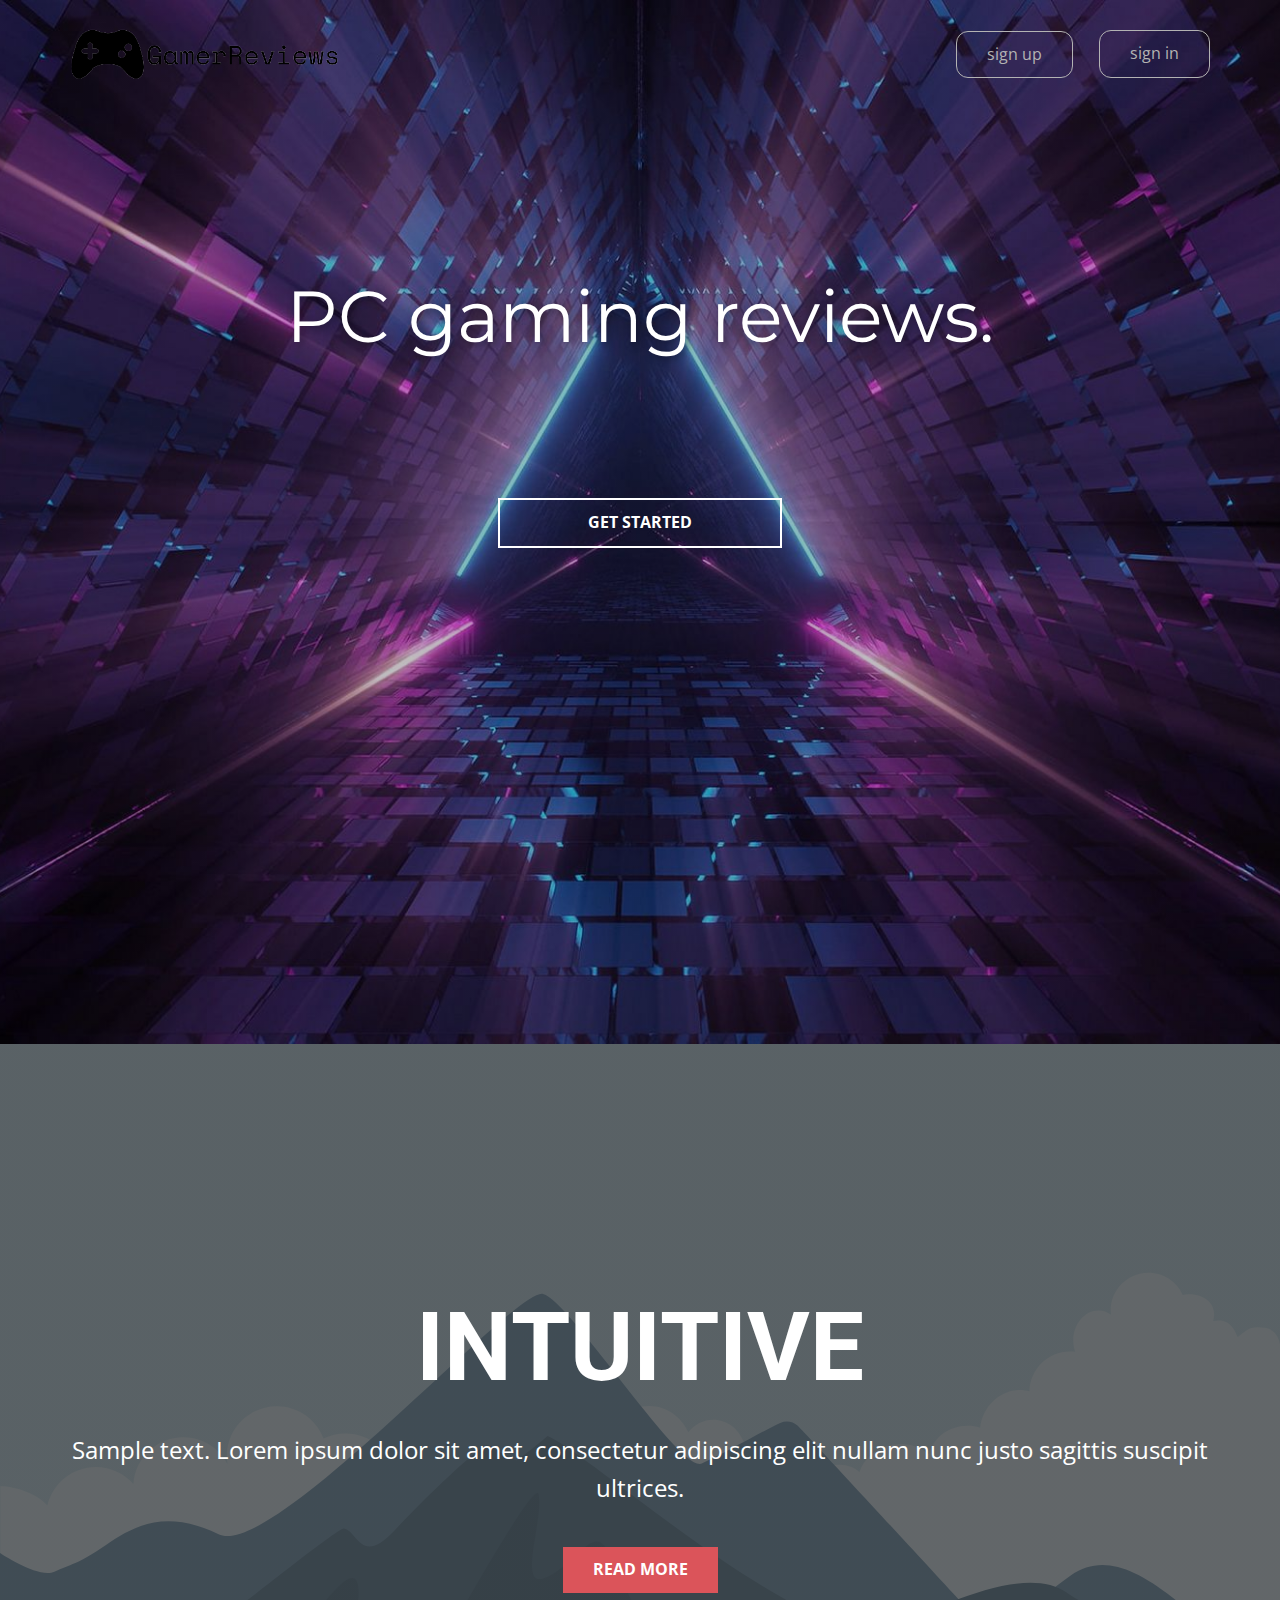
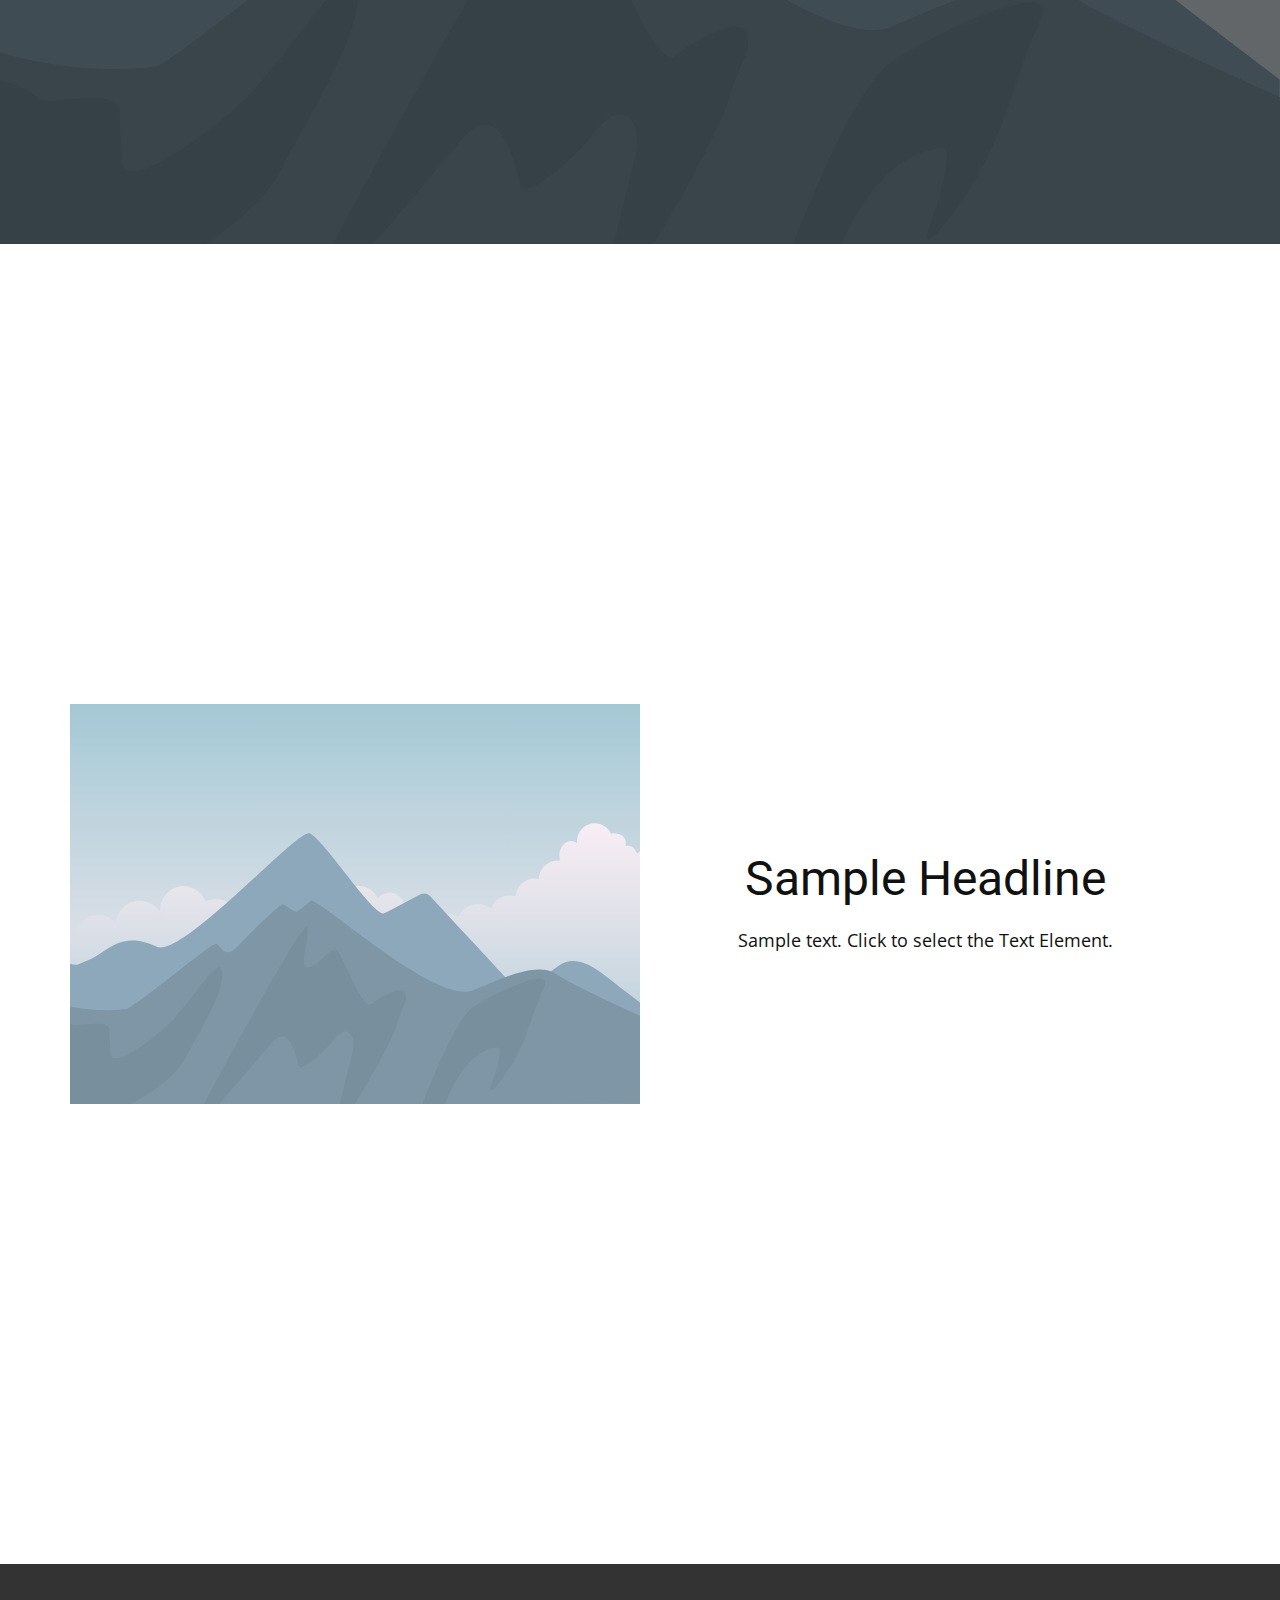
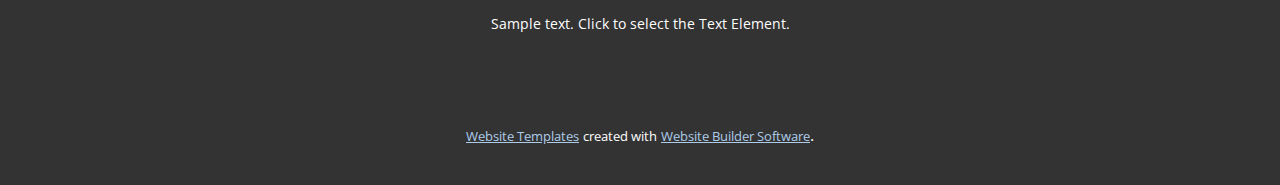
==== src/main/resources/static/index.html @ bc4609b0 "Initial commit" ====
<!DOCTYPE html>
<html style="font-size: 16px;" lang="en"><head>
    <meta name="viewport" content="width=device-width, initial-scale=1.0">
    <meta charset="utf-8">
    <meta name="keywords" content="PC gaming news, reviews, and guides, INTUITIVE">
    <meta name="description" content="">
    <title>Home</title>
    <link rel="stylesheet" href="nicepage.css" media="screen">
<link rel="stylesheet" href="Home.css" media="screen">
    <script class="u-script" type="text/javascript" src="jquery.js" defer=""></script>
    <script class="u-script" type="text/javascript" src="nicepage.js" defer=""></script>
    <meta name="generator" content="Nicepage 5.16.3, nicepage.com">
    <style> .inner-form .input-field .btn-search {
  width: 70px;
  display: -ms-flexbox;
  display: flex;
  -ms-flex-align: center;
      align-items: center;
  position: absolute;
  left: 0;
  height: 100%;
  background: transparent;
  border: 0;
  padding: 0;
  cursor: pointer;
  display: flex;
  -ms-flex-pack: center;
      justify-content: center;
  align-items: center;
} </style>
    <link id="u-theme-google-font" rel="stylesheet" href="https://fonts.googleapis.com/css?family=Roboto:100,100i,300,300i,400,400i,500,500i,700,700i,900,900i|Open+Sans:300,300i,400,400i,500,500i,600,600i,700,700i,800,800i">
    <link id="u-page-google-font" rel="stylesheet" href="https://fonts.googleapis.com/css?family=Montserrat:100,100i,200,200i,300,300i,400,400i,500,500i,600,600i,700,700i,800,800i,900,900i">
    
    
    
    
    
    
    
    <script type="application/ld+json">{
		"@context": "http://schema.org",
		"@type": "Organization",
		"name": "GameReviwes ",
		"logo": "images/Add_a_heading__1_-removebg-preview1.png"
}</script>
    <meta name="theme-color" content="#478ac9">
    <meta property="og:title" content="Home">
    <meta property="og:description" content="">
    <meta property="og:type" content="website">
  <meta data-intl-tel-input-cdn-path="intlTelInput/"></head>
  <body data-home-page="Home.html" data-home-page-title="Home" class="u-body u-overlap u-overlap-contrast u-overlap-transparent u-xl-mode" data-lang="en"><header class="u-clearfix u-header u-header" id="sec-f0a6"><div class="u-clearfix u-sheet u-sheet-1">
        <a href="Sign-in.html" class="u-active-black u-align-center u-border-1 u-border-active-black u-border-grey-30 u-border-hover-black u-btn u-btn-round u-button-style u-hover-black u-none u-radius-12 u-text-active-white u-text-hover-white u-btn-1">sign in<br>
        </a>
        <a href="Sign-up.html" class="u-active-black u-align-center u-border-1 u-border-active-black u-border-grey-30 u-border-hover-black u-btn u-btn-round u-button-style u-hover-black u-none u-radius-12 u-text-active-white u-text-hover-white u-btn-2">sign up<br>
        </a>
        <nav class="u-menu u-menu-one-level u-offcanvas u-menu-1" data-responsive-from="MD">
          <div class="menu-collapse" style="font-size: 1rem; letter-spacing: 0px;">
            <a class="u-button-style u-custom-left-right-menu-spacing u-custom-padding-bottom u-custom-top-bottom-menu-spacing u-nav-link u-text-active-palette-1-base u-text-hover-palette-2-base" href="#">
              <svg class="u-svg-link" viewBox="0 0 24 24"><use xmlns:xlink="http://www.w3.org/1999/xlink" xlink:href="#menu-hamburger"></use></svg>
              <svg class="u-svg-content" version="1.1" id="menu-hamburger" viewBox="0 0 16 16" x="0px" y="0px" xmlns:xlink="http://www.w3.org/1999/xlink" xmlns="http://www.w3.org/2000/svg"><g><rect y="1" width="16" height="2"></rect><rect y="7" width="16" height="2"></rect><rect y="13" width="16" height="2"></rect>
</g></svg>
            </a>
          </div>
          <div class="u-custom-menu u-nav-container">
            <ul class="u-nav u-unstyled u-nav-1"><li class="u-nav-item"><a class="u-button-style u-nav-link u-text-active-palette-1-base u-text-hover-palette-2-base" href="Home.html" style="padding: 10px 22px;">Home</a>
</li><li class="u-nav-item"><a class="u-button-style u-nav-link u-text-active-palette-1-base u-text-hover-palette-2-base" style="padding: 10px 22px;">Reviews</a>
</li><li class="u-nav-item"><a class="u-button-style u-nav-link u-text-active-palette-1-base u-text-hover-palette-2-base" href="Games.html" style="padding: 10px 22px;">Games</a>
</li><li class="u-nav-item"><a class="u-button-style u-nav-link u-text-active-palette-1-base u-text-hover-palette-2-base" href="About-us.html" style="padding: 10px 22px;">About us</a>
</li></ul>
          </div>
          <div class="u-custom-menu u-nav-container-collapse">
            <div class="u-black u-container-style u-inner-container-layout u-opacity u-opacity-95 u-sidenav">
              <div class="u-inner-container-layout u-sidenav-overflow">
                <div class="u-menu-close u-menu-close-1"></div>
                <ul class="u-align-center u-nav u-popupmenu-items u-unstyled u-nav-2"><li class="u-nav-item"><a class="u-button-style u-nav-link" href="Home.html">Home</a>
</li><li class="u-nav-item"><a class="u-button-style u-nav-link">Reviews</a>
</li><li class="u-nav-item"><a class="u-button-style u-nav-link" href="Games.html">Games</a>
</li><li class="u-nav-item"><a class="u-button-style u-nav-link" href="About-us.html">About us</a>
</li></ul>
              </div>
            </div>
            <div class="u-black u-menu-overlay u-opacity u-opacity-70"></div>
          </div>
        </nav>
        <a href="Home.html" class="u-image u-logo u-image-1" data-image-width="500" data-image-height="100" title="Home">
          <img class="u-logo-image u-logo-image-1" src="images/Add_a_heading__1_-removebg-preview1.png">
        </a>
      </div></header>
    <section class="u-align-center u-clearfix u-image u-shading u-section-1" id="carousel_bd37" src="" data-image-width="1980" data-image-height="1114">
      <div class="u-clearfix u-sheet u-valign-middle-sm u-sheet-1">
        <h1 class="u-custom-font u-font-montserrat u-text u-text-body-alt-color u-title u-text-1">PC gaming reviews.</h1>
        <a href="https://nicepage.com/joomla-templates" class="u-active-white u-border-2 u-border-white u-btn u-button-style u-hover-white u-none u-text-active-black u-text-body-alt-color u-text-hover-black u-btn-1">get started<br>
        </a>
      </div>
    </section>
    <section class="u-align-center u-clearfix u-image u-shading u-section-2" src="" data-image-width="256" data-image-height="256" id="sec-e916">
      <div class="u-clearfix u-sheet u-valign-middle u-sheet-1">
        <h1 class="u-text u-text-default u-title u-text-1">INTUITIVE</h1>
        <p class="u-large-text u-text u-text-default u-text-variant u-text-2">Sample text. Lorem ipsum dolor sit amet, consectetur adipiscing elit nullam nunc justo sagittis suscipit ultrices.</p>
        <a href="#" class="u-btn u-button-style u-palette-2-base u-btn-1">Read More</a>
      </div>
    </section>
    <section class="u-clearfix u-section-3" id="sec-524c">
      <div class="u-clearfix u-sheet u-sheet-1"></div>
    </section>
    <section class="u-clearfix u-section-4" id="sec-ae68">
      <div class="u-clearfix u-sheet u-sheet-1">
        <div class="u-clearfix u-expanded-width u-layout-wrap u-layout-wrap-1">
          <div class="u-layout">
            <div class="u-layout-row">
              <div class="u-container-style u-image u-layout-cell u-size-30 u-image-1" data-image-width="400" data-image-height="265">
                <div class="u-container-layout u-valign-top u-container-layout-1"></div>
              </div>
              <div class="u-container-align-center u-container-style u-layout-cell u-size-30 u-layout-cell-2">
                <div class="u-container-layout u-valign-middle u-container-layout-2">
                  <h2 class="u-align-center u-text u-text-default u-text-1">Sample Headline</h2>
                  <p class="u-align-center u-text u-text-default u-text-2">Sample text. Click to select the Text Element.</p>
                </div>
              </div>
            </div>
          </div>
        </div>
      </div>
    </section>
    <section class="u-clearfix u-section-5" id="sec-31e3">
      <div class="u-clearfix u-sheet u-sheet-1"></div>
    </section>
    
    
    
    <footer class="u-align-center u-clearfix u-footer u-grey-80 u-footer" id="sec-21ba"><div class="u-clearfix u-sheet u-sheet-1">
        <p class="u-small-text u-text u-text-variant u-text-1">Sample text. Click to select the Text Element.</p>
      </div></footer>
    <section class="u-backlink u-clearfix u-grey-80">
      <a class="u-link" href="https://nicepage.com/website-templates" target="_blank">
        <span>Website Templates</span>
      </a>
      <p class="u-text">
        <span>created with</span>
      </p>
      <a class="u-link" href="" target="_blank">
        <span>Website Builder Software</span>
      </a>. 
    </section>
  
</body></html>
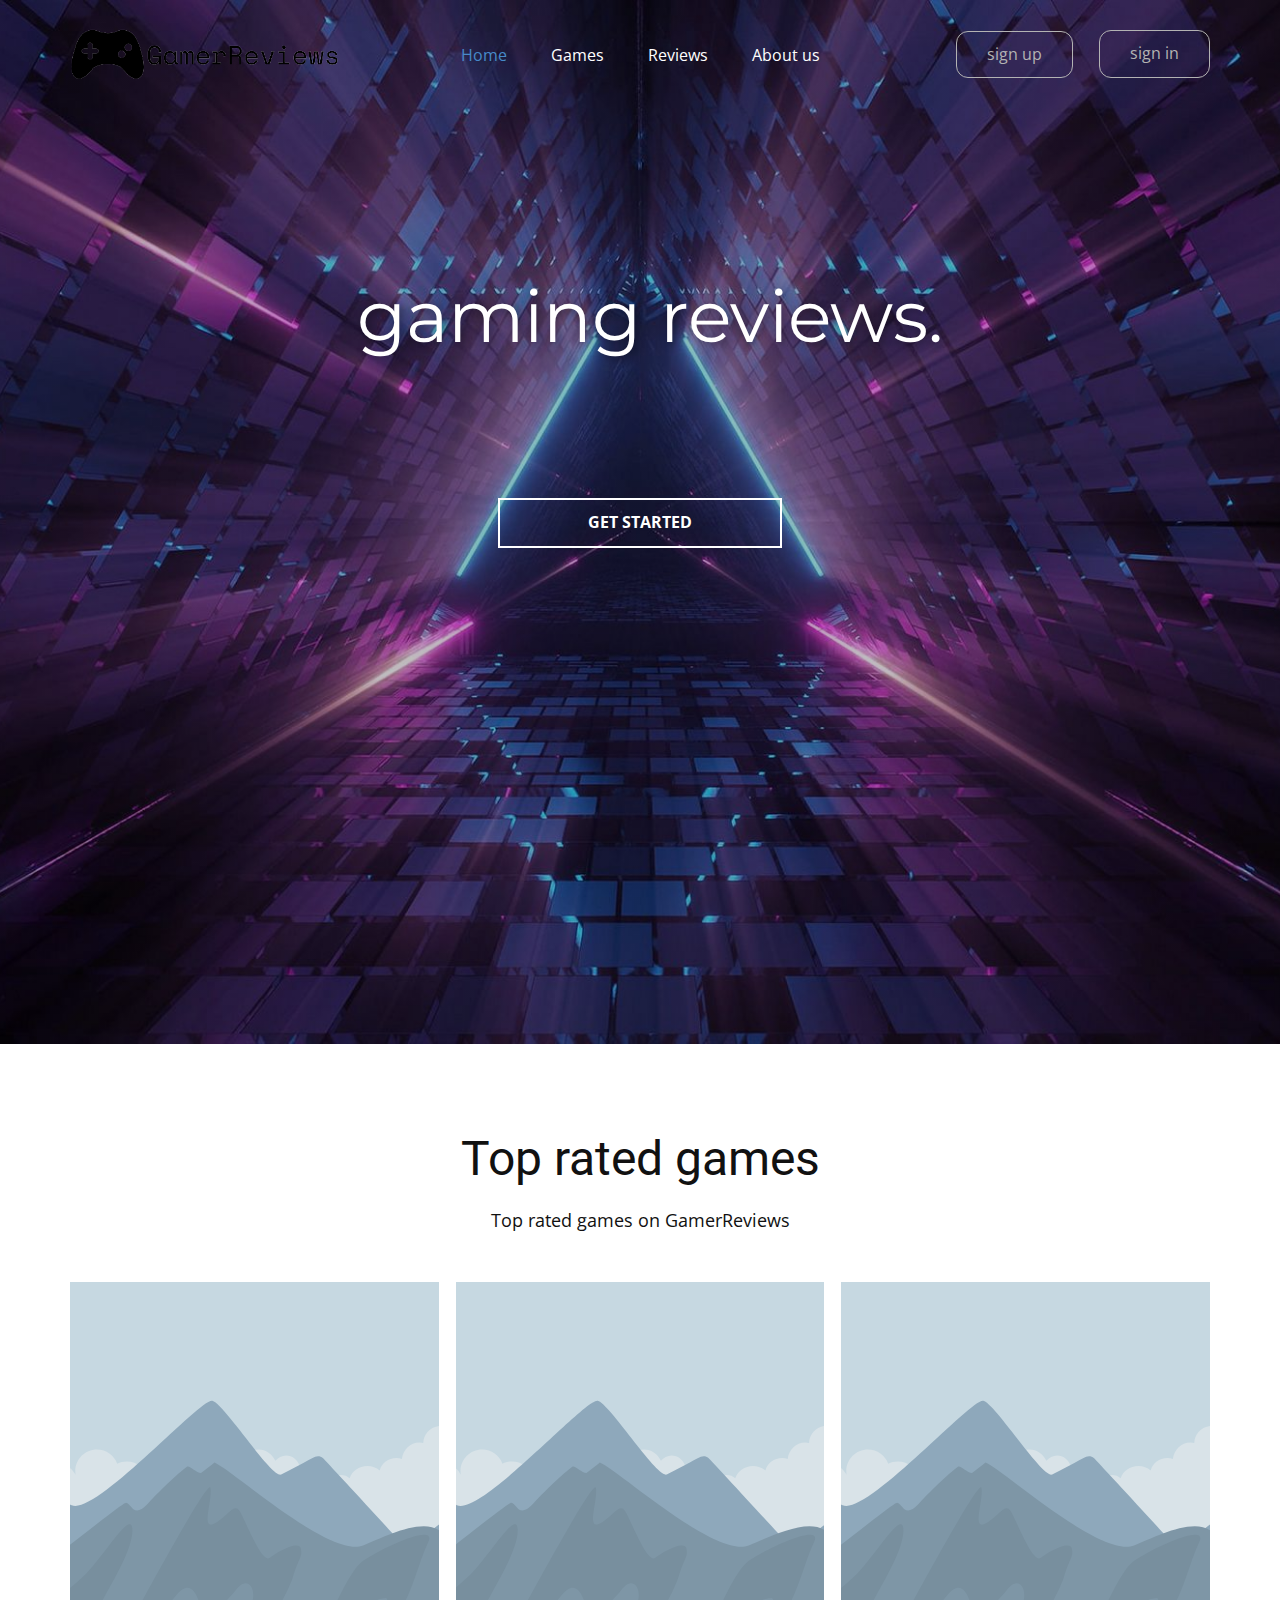
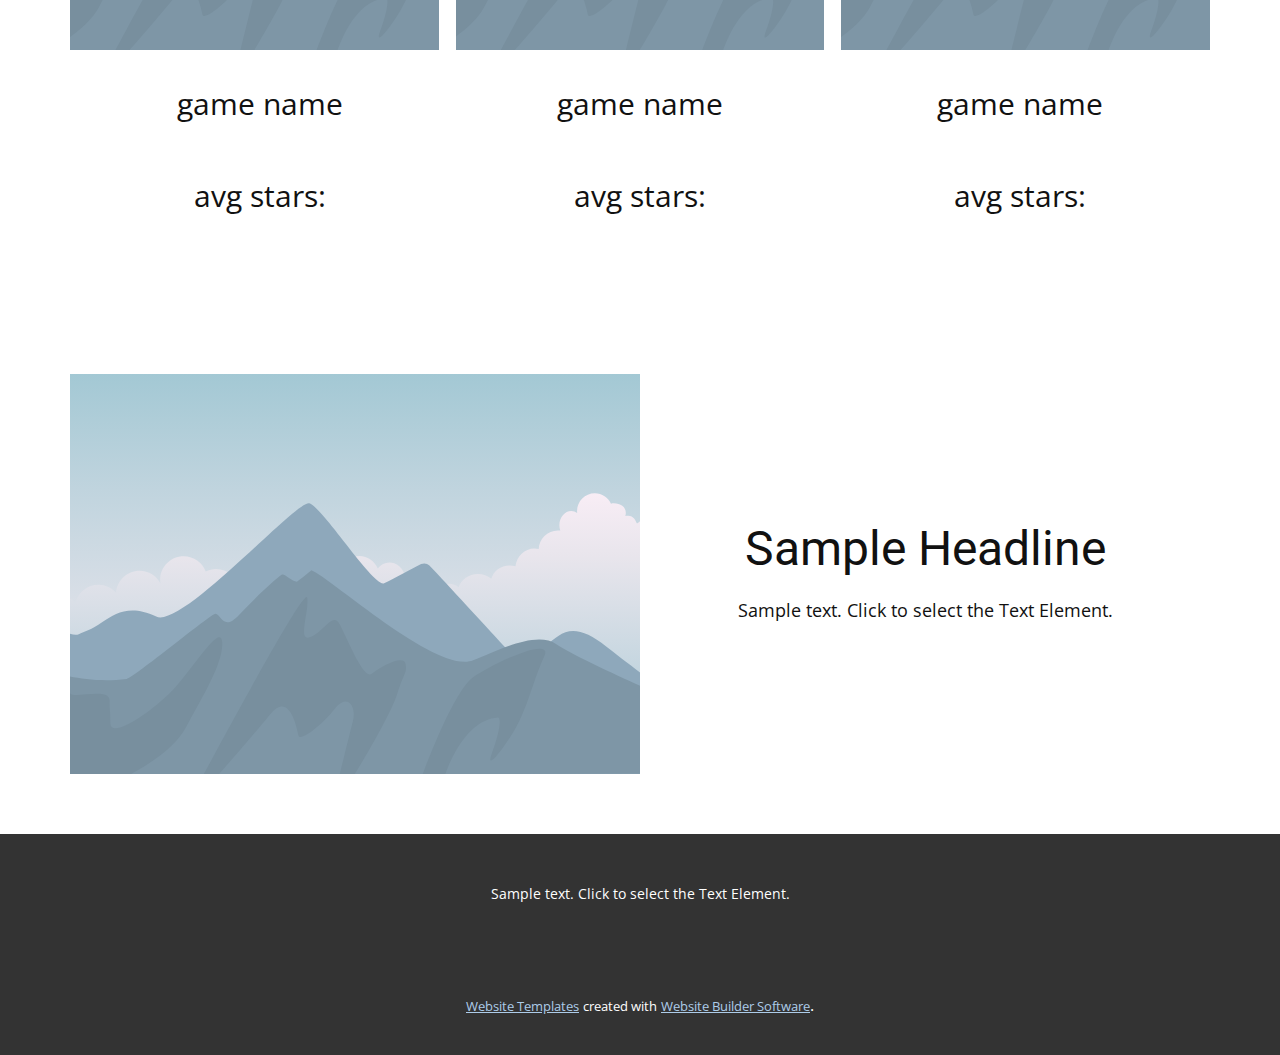
==== commit e3783eff: "hello" ====
--- a/src/main/resources/static/index.html
+++ b/src/main/resources/static/index.html
@@ -35,8 +35,6 @@
     
     
     
-    
-    
     <script type="application/ld+json">{
 		"@context": "http://schema.org",
 		"@type": "Organization",
@@ -63,8 +61,8 @@
           </div>
           <div class="u-custom-menu u-nav-container">
             <ul class="u-nav u-unstyled u-nav-1"><li class="u-nav-item"><a class="u-button-style u-nav-link u-text-active-palette-1-base u-text-hover-palette-2-base" href="Home.html" style="padding: 10px 22px;">Home</a>
-</li><li class="u-nav-item"><a class="u-button-style u-nav-link u-text-active-palette-1-base u-text-hover-palette-2-base" style="padding: 10px 22px;">Reviews</a>
 </li><li class="u-nav-item"><a class="u-button-style u-nav-link u-text-active-palette-1-base u-text-hover-palette-2-base" href="Games.html" style="padding: 10px 22px;">Games</a>
+</li><li class="u-nav-item"><a class="u-button-style u-nav-link u-text-active-palette-1-base u-text-hover-palette-2-base" href="reviews.html" style="padding: 10px 22px;">Reviews</a>
 </li><li class="u-nav-item"><a class="u-button-style u-nav-link u-text-active-palette-1-base u-text-hover-palette-2-base" href="About-us.html" style="padding: 10px 22px;">About us</a>
 </li></ul>
           </div>
@@ -73,8 +71,8 @@
               <div class="u-inner-container-layout u-sidenav-overflow">
                 <div class="u-menu-close u-menu-close-1"></div>
                 <ul class="u-align-center u-nav u-popupmenu-items u-unstyled u-nav-2"><li class="u-nav-item"><a class="u-button-style u-nav-link" href="Home.html">Home</a>
-</li><li class="u-nav-item"><a class="u-button-style u-nav-link">Reviews</a>
 </li><li class="u-nav-item"><a class="u-button-style u-nav-link" href="Games.html">Games</a>
+</li><li class="u-nav-item"><a class="u-button-style u-nav-link" href="reviews.html">Reviews</a>
 </li><li class="u-nav-item"><a class="u-button-style u-nav-link" href="About-us.html">About us</a>
 </li></ul>
               </div>
@@ -88,24 +86,76 @@
       </div></header>
     <section class="u-align-center u-clearfix u-image u-shading u-section-1" id="carousel_bd37" src="" data-image-width="1980" data-image-height="1114">
       <div class="u-clearfix u-sheet u-valign-middle-sm u-sheet-1">
-        <h1 class="u-custom-font u-font-montserrat u-text u-text-body-alt-color u-title u-text-1">PC gaming reviews.</h1>
-        <a href="https://nicepage.com/joomla-templates" class="u-active-white u-border-2 u-border-white u-btn u-button-style u-hover-white u-none u-text-active-black u-text-body-alt-color u-text-hover-black u-btn-1">get started<br>
+        <h1 class="u-custom-font u-font-montserrat u-text u-text-body-alt-color u-title u-text-1">&nbsp;gaming reviews.</h1>
+        <a href="Sign-up.html" class="u-active-white u-border-2 u-border-white u-btn u-button-style u-hover-white u-none u-text-active-black u-text-body-alt-color u-text-hover-black u-btn-1">get started<br>
         </a>
       </div>
     </section>
-    <section class="u-align-center u-clearfix u-image u-shading u-section-2" src="" data-image-width="256" data-image-height="256" id="sec-e916">
-      <div class="u-clearfix u-sheet u-valign-middle u-sheet-1">
-        <h1 class="u-text u-text-default u-title u-text-1">INTUITIVE</h1>
-        <p class="u-large-text u-text u-text-default u-text-variant u-text-2">Sample text. Lorem ipsum dolor sit amet, consectetur adipiscing elit nullam nunc justo sagittis suscipit ultrices.</p>
-        <a href="#" class="u-btn u-button-style u-palette-2-base u-btn-1">Read More</a>
+    <section class="u-align-center u-clearfix u-section-2" id="sec-ff4a">
+      <div class="u-clearfix u-sheet u-sheet-1">
+        <h2 class="u-text u-text-default u-text-1">Top rated games</h2>
+        <p class="u-text u-text-2">Top rated games on GamerReviews</p>
+        <div class="u-expanded-width u-gallery u-layout-grid u-lightbox u-show-text-on-hover u-gallery-1">
+          <div class="u-gallery-inner u-gallery-inner-1">
+            <div class="u-effect-fade u-gallery-item">
+              <div class="u-back-slide">
+                <img class="u-back-image u-expanded" src="[data-uri]">
+              </div>
+              <div class="u-over-slide u-shading u-over-slide-1"></div>
+            </div>
+            <div class="u-effect-fade u-gallery-item">
+              <div class="u-back-slide">
+                <img class="u-back-image u-expanded" src="[data-uri]">
+              </div>
+              <div class="u-over-slide u-shading u-over-slide-2"></div>
+            </div>
+            <div class="u-effect-fade u-gallery-item">
+              <div class="u-back-slide">
+                <img class="u-back-image u-expanded" src="[data-uri]">
+              </div>
+              <div class="u-over-slide u-shading u-over-slide-3"></div>
+            </div>
+          </div>
+        </div>
+        <div class="u-expanded-width u-list u-list-1">
+          <div class="u-repeater u-repeater-1">
+            <div class="u-container-style u-list-item u-repeater-item">
+              <div class="u-container-layout u-similar-container u-container-layout-1">
+                <p class="u-align-center u-custom-item u-text u-text-default u-text-3">game name</p>
+              </div>
+            </div>
+            <div class="u-align-justify u-container-style u-list-item u-repeater-item">
+              <div class="u-container-layout u-similar-container u-container-layout-2">
+                <p class="u-align-center u-custom-item u-text u-text-default u-text-4">game name</p>
+              </div>
+            </div>
+            <div class="u-container-style u-list-item u-repeater-item">
+              <div class="u-container-layout u-similar-container u-container-layout-3">
+                <p class="u-align-center u-custom-item u-text u-text-default u-text-5">game name</p>
+              </div>
+            </div>
+            <div class="u-container-style u-list-item u-repeater-item">
+              <div class="u-container-layout u-similar-container u-container-layout-4">
+                <p class="u-align-center u-custom-item u-text u-text-default u-text-6">avg stars:</p>
+              </div>
+            </div>
+            <div class="u-container-style u-list-item u-repeater-item">
+              <div class="u-container-layout u-similar-container u-container-layout-5">
+                <p class="u-align-center u-custom-item u-text u-text-default u-text-7">avg stars:</p>
+              </div>
+            </div>
+            <div class="u-container-style u-list-item u-repeater-item">
+              <div class="u-container-layout u-similar-container u-container-layout-6">
+                <p class="u-align-center u-custom-item u-text u-text-default u-text-8">avg stars:</p>
+              </div>
+            </div>
+          </div>
+        </div>
       </div>
     </section>
-    <section class="u-clearfix u-section-3" id="sec-524c">
-      <div class="u-clearfix u-sheet u-sheet-1"></div>
-    </section>
-    <section class="u-clearfix u-section-4" id="sec-ae68">
+    <section class="u-clearfix u-section-3" id="sec-ae68">
       <div class="u-clearfix u-sheet u-sheet-1">
-        <div class="u-clearfix u-expanded-width u-layout-wrap u-layout-wrap-1">
+        <div class="data-layout-selected u-clearfix u-expanded-width u-layout-wrap u-layout-wrap-1">
           <div class="u-layout">
             <div class="u-layout-row">
               <div class="u-container-style u-image u-layout-cell u-size-30 u-image-1" data-image-width="400" data-image-height="265">
@@ -121,9 +171,6 @@
           </div>
         </div>
       </div>
-    </section>
-    <section class="u-clearfix u-section-5" id="sec-31e3">
-      <div class="u-clearfix u-sheet u-sheet-1"></div>
     </section>
     
     
--- a/src/main/resources/static/Home.css
+++ b/src/main/resources/static/Home.css
@@ -64,152 +64,304 @@
     margin-top: 87px;
     width: 340px;
   }
-} .u-section-2 {
-  background-image: linear-gradient(0deg, rgba(0,0,0,0.55), rgba(0,0,0,0.55)), url("[data-uri]");
-  background-position: 50% 50%;
-}
-
-.u-section-2 .u-sheet-1 {
-  min-height: 800px;
+}.u-section-2 .u-sheet-1 {
+  min-height: 868px;
 }
 
 .u-section-2 .u-text-1 {
-  font-size: 6rem;
-  font-weight: 700;
-  margin: 60px auto 0;
+  margin: 89px auto 0;
 }
 
 .u-section-2 .u-text-2 {
-  margin: 30px auto 0;
-}
-
-.u-section-2 .u-btn-1 {
-  background-image: none;
-  text-transform: uppercase;
-  font-weight: 700;
-  margin: 40px auto 60px;
+  margin: 20px 197px 0;
+}
+
+.u-section-2 .u-gallery-1 {
+  height: 368px;
+  margin-top: 47px;
+  margin-bottom: 0;
+  grid-gap: 17px 17px;
+}
+
+.u-section-2 .u-gallery-inner-1 {
+  grid-template-columns: repeat(3, auto);
+  grid-gap: 17px;
+}
+
+.u-section-2 .u-over-slide-1 {
+  background-image: linear-gradient(0deg, rgba(0,0,0,0.2), rgba(0,0,0,0.2));
+  padding: 20px;
+}
+
+.u-section-2 .u-over-slide-2 {
+  background-image: linear-gradient(0deg, rgba(0,0,0,0.2), rgba(0,0,0,0.2));
+  padding: 20px;
+}
+
+.u-section-2 .u-over-slide-3 {
+  background-image: linear-gradient(0deg, rgba(0,0,0,0.2), rgba(0,0,0,0.2));
+  padding: 20px;
+}
+
+.u-section-2 .u-list-1 {
+  margin-top: 20px;
+  margin-bottom: 60px;
+}
+
+.u-section-2 .u-repeater-1 {
+  min-height: 184px;
+  grid-auto-columns: 33.3333%;
+  grid-template-columns: 33.3333% 33.3333% 33.3333%;
+  grid-gap: 0px 0px;
+}
+
+.u-section-2 .u-container-layout-1 {
+  padding: 10px;
+}
+
+.u-section-2 .u-text-3 {
+  background-image: none;
+  font-size: 1.875rem;
+  margin: 0 auto;
+}
+
+.u-section-2 .u-container-layout-2 {
+  padding: 10px;
+}
+
+.u-section-2 .u-text-4 {
+  background-image: none;
+  font-size: 1.875rem;
+  margin: 0 auto;
+}
+
+.u-section-2 .u-container-layout-3 {
+  padding: 10px;
+}
+
+.u-section-2 .u-text-5 {
+  background-image: none;
+  font-size: 1.875rem;
+  margin: 0 auto;
+}
+
+.u-section-2 .u-container-layout-4 {
+  padding: 10px;
+}
+
+.u-section-2 .u-text-6 {
+  background-image: none;
+  font-size: 1.875rem;
+  margin: 0 auto;
+}
+
+.u-section-2 .u-container-layout-5 {
+  padding: 10px;
+}
+
+.u-section-2 .u-text-7 {
+  background-image: none;
+  font-size: 1.875rem;
+  margin: 0 auto;
+}
+
+.u-section-2 .u-container-layout-6 {
+  padding: 10px;
+}
+
+.u-section-2 .u-text-8 {
+  background-image: none;
+  font-size: 1.875rem;
+  margin: 0 auto;
 }
 
 @media (max-width: 1199px) {
   .u-section-2 .u-sheet-1 {
-    min-height: 660px;
+    min-height: 801px;
+  }
+
+  .u-section-2 .u-text-2 {
+    margin-left: 97px;
+    margin-right: 97px;
+  }
+
+  .u-section-2 .u-gallery-1 {
+    height: 349px;
+  }
+
+  .u-section-2 .u-repeater-1 {
+    grid-auto-columns: 33.333333333333336%;
+    grid-template-columns: repeat(3, 33.333333333333336%);
+    min-height: 152px;
   }
 }
 
 @media (max-width: 991px) {
   .u-section-2 .u-sheet-1 {
-    min-height: 506px;
+    min-height: 1218px;
+  }
+
+  .u-section-2 .u-text-2 {
+    margin-left: 0;
+    margin-right: 0;
+  }
+
+  .u-section-2 .u-gallery-1 {
+    height: 802px;
+  }
+
+  .u-section-2 .u-gallery-inner-1 {
+    grid-template-columns: repeat(2, auto);
+  }
+
+  .u-section-2 .u-repeater-1 {
+    grid-auto-columns: 50%;
+    grid-template-columns: repeat(2, 50%);
+    min-height: 262px;
   }
 }
 
 @media (max-width: 767px) {
   .u-section-2 .u-sheet-1 {
-    min-height: 380px;
+    min-height: 2149px;
+  }
+
+  .u-section-2 .u-gallery-1 {
+    height: 1805px;
+  }
+
+  .u-section-2 .u-gallery-inner-1 {
+    grid-template-columns: repeat(1, auto);
+  }
+
+  .u-section-2 .u-repeater-1 {
+    grid-auto-columns: 100%;
+    grid-template-columns: 100%;
+  }
+
+  .u-section-2 .u-text-3 {
+    font-size: 1rem;
+  }
+
+  .u-section-2 .u-text-4 {
+    font-size: 1rem;
+  }
+
+  .u-section-2 .u-text-5 {
+    font-size: 1rem;
+  }
+
+  .u-section-2 .u-text-6 {
+    font-size: 1rem;
+  }
+
+  .u-section-2 .u-text-7 {
+    font-size: 1rem;
+  }
+
+  .u-section-2 .u-text-8 {
+    font-size: 1rem;
   }
 }
 
 @media (max-width: 575px) {
   .u-section-2 .u-sheet-1 {
-    min-height: 239px;
-  }
-
-  .u-section-2 .u-text-1 {
-    font-size: 3.75rem;
+    min-height: 1551px;
+  }
+
+  .u-section-2 .u-gallery-1 {
+    height: 1136px;
   }
 }.u-section-3 .u-sheet-1 {
-  min-height: 400px;
-}.u-section-4 .u-sheet-1 {
   min-height: 520px;
 }
 
-.u-section-4 .u-layout-wrap-1 {
+.u-section-3 .u-layout-wrap-1 {
   margin-top: 60px;
   margin-bottom: 60px;
   position: relative;
 }
 
-.u-section-4 .u-image-1 {
+.u-section-3 .u-image-1 {
   min-height: 400px;
   background-image: url("[data-uri]");
   background-position: 50% 50%;
 }
 
-.u-section-4 .u-container-layout-1 {
+.u-section-3 .u-container-layout-1 {
   padding: 30px;
 }
 
-.u-section-4 .u-layout-cell-2 {
+.u-section-3 .u-layout-cell-2 {
   min-height: 400px;
 }
 
-.u-section-4 .u-container-layout-2 {
+.u-section-3 .u-container-layout-2 {
   padding: 30px;
 }
 
-.u-section-4 .u-text-1 {
-  margin: 0 auto;
-}
-
-.u-section-4 .u-text-2 {
+.u-section-3 .u-text-1 {
+  margin: 0 auto;
+}
+
+.u-section-3 .u-text-2 {
   margin: 20px auto 0;
 }
 
 @media (max-width: 1199px) {
-  .u-section-4 .u-sheet-1 {
+  .u-section-3 .u-sheet-1 {
     min-height: 450px;
   }
 
-  .u-section-4 .u-image-1 {
+  .u-section-3 .u-image-1 {
     min-height: 330px;
   }
 
-  .u-section-4 .u-layout-cell-2 {
+  .u-section-3 .u-layout-cell-2 {
     min-height: 330px;
   }
 }
 
 @media (max-width: 991px) {
-  .u-section-4 .u-sheet-1 {
+  .u-section-3 .u-sheet-1 {
     min-height: 373px;
   }
 
-  .u-section-4 .u-image-1 {
+  .u-section-3 .u-image-1 {
     min-height: 253px;
   }
 
-  .u-section-4 .u-layout-cell-2 {
+  .u-section-3 .u-layout-cell-2 {
     min-height: 100px;
   }
 }
 
 @media (max-width: 767px) {
-  .u-section-4 .u-sheet-1 {
+  .u-section-3 .u-sheet-1 {
     min-height: 600px;
   }
 
-  .u-section-4 .u-image-1 {
+  .u-section-3 .u-image-1 {
     min-height: 380px;
   }
 
-  .u-section-4 .u-container-layout-1 {
+  .u-section-3 .u-container-layout-1 {
     padding-left: 10px;
     padding-right: 10px;
   }
 
-  .u-section-4 .u-container-layout-2 {
+  .u-section-3 .u-container-layout-2 {
     padding-left: 10px;
     padding-right: 10px;
   }
 }
 
 @media (max-width: 575px) {
-  .u-section-4 .u-sheet-1 {
+  .u-section-3 .u-sheet-1 {
     min-height: 459px;
   }
 
-  .u-section-4 .u-image-1 {
+  .u-section-3 .u-image-1 {
     min-height: 239px;
   }
-}.u-section-5 .u-sheet-1 {
-  min-height: 400px;
 }